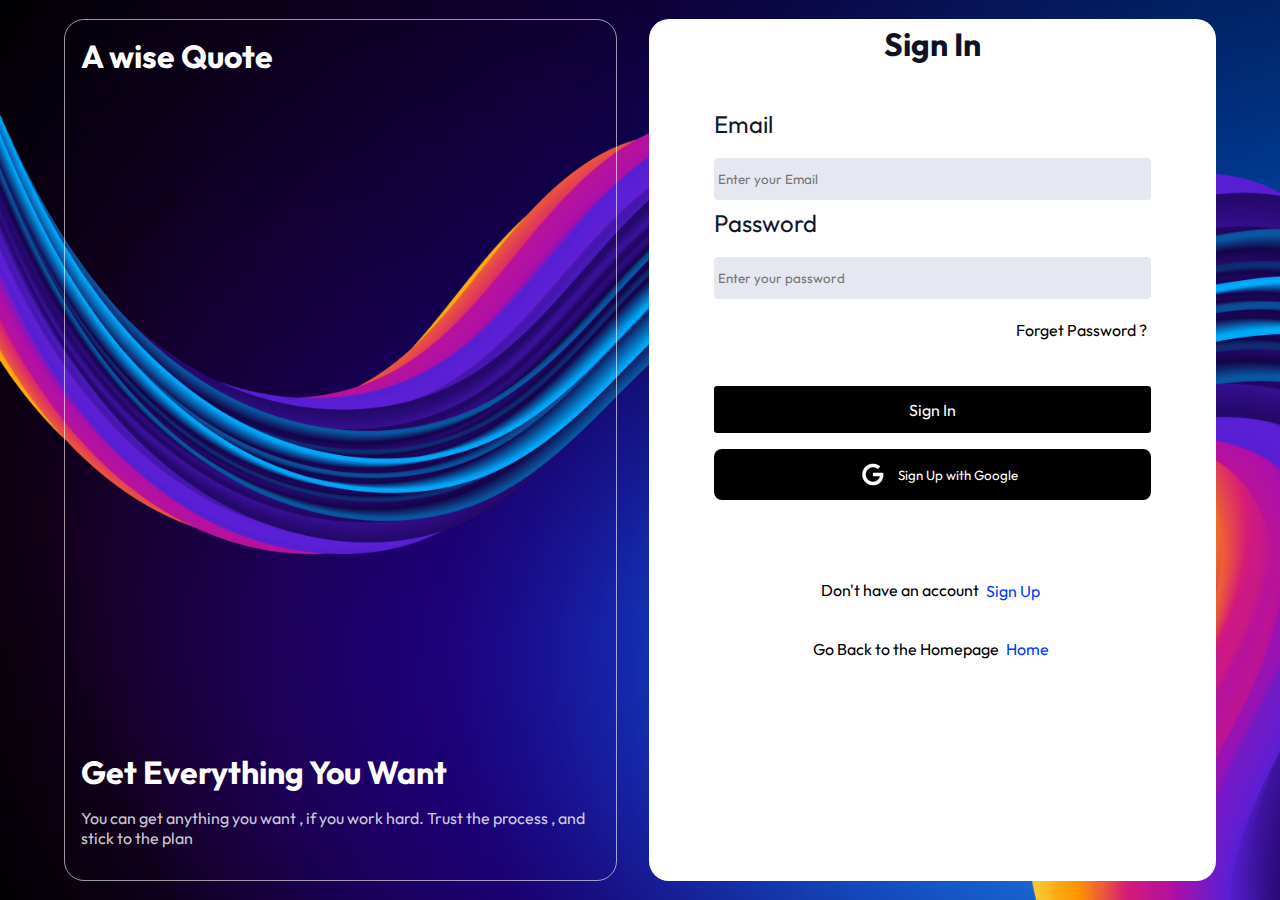
==== UI/pages/adminLogin.html @ d39dc68e "upload files to github" ====
<!DOCTYPE html>
<html lang="en">
  <head>
    <meta charset="UTF-8" />
    <meta name="viewport" content="width=device-width, initial-scale=1.0" />
    <title>Register Page | Portfolio Webstite</title>
    <link rel="stylesheet" href="../css/sections/register.css" />
    <link rel="stylesheet" href="../css/sections/login.css" />
    <link rel="preconnect" href="https://fonts.googleapis.com" />
    <link rel="preconnect" href="https://fonts.gstatic.com" crossorigin />
    <link
      href="https://fonts.googleapis.com/css2?family=Outfit:wght@100..900&display=swap"
      rel="stylesheet"
    />
   

  </head>
  <body>
    <div class="container">
      <div class="container-quote">
        <div class="line">
          <h1>A wise Quote</h1>
          <!-- <img src="../assests/Line 8.png" alt=""> -->
        </div>
        <div>
          <h1>Get Everything You Want</h1>
          <p>
            You can get anything you want , if you work hard. Trust the process
            , and stick to the plan
          </p>
        </div>
      </div>
      <div class="container-register">
        <h1>Sign In</h1>
        <form class="formLogin">
          <div class="inputs">
            <label for="email">Email</label>
            <input
              type="text"
              name="email"
              id="email"
              placeholder="Enter your Email"
            />
          </div>
         
          <div class="inputs">
            <label for="password">Password</label>
            <input
              type="password"
              name="password"
              id="password"
              placeholder="Enter your password"
            />
          </div>
          <a class="pass" href="./forgot.html" class="button">Forget Password ?</a>
          <div class="message"></div>
          <div class="btns">
             <a href="" class="button">Sign In</a>
            <button>
              <img src="../assests/Google.png" alt="" />
              Sign Up with Google
            </button>
          </div>
        </form>
        
        <p>Don't have an account <a class="reg" href="./Register.html"><span>Sign Up</span></a></p>
        <p>Go Back to the Homepage <a class="reg" href="../../index.html"><span>Home</span></a></p>
      </div>
    </div>
    <script type="module" src="../JS/adminLogin.js"></script>
<!-- <script src="https://cdn.jsdelivr.net/npm/jwt-decode@3.0.0/dist/jwt-decode.min.js"></script> -->


  </body>
</html>
---- UI/css/sections/register.css ----
* {
    margin: 0;
    padding: 0;
    box-sizing: border-box;
    font-family: "outfit"
}
.container {
    background-image: url('../../assests/gradient.jpg');
    background-repeat: no-repeat;
    background-size:cover;
    min-height: 100vh;
    padding: 1.2rem 5vw;
    display: flex;
    gap: 2rem;
}

.container-quote {
    width: 50vw;
    border-radius: 1.25rem;
    border: 1px solid rgb(255,255,255,.6);
    display: flex;
    flex-direction: column;
    justify-content:space-between;
    padding: 1rem
}

.container-quote h1 {
color: white;
font-family: "outfit"
}
.container-quote p {
color: rgb(255,255,255,.8);
padding: 1rem 0;
font-family: "outfit"
}
.container-register{
    background-color: #FFFFFF;
    width: 50vw;
    border-radius: 1.25rem;
    border: 1px solid rgb(255,255,255,.6);
    padding: .25rem 4rem;
}
.container-register h1 {
    color: #0E1227;
    text-align: center;
    padding: .5rem 0
    font-family: "outfit";
}
.container-register form{
    display: flex;
    flex-direction: column;
    gap:.5rem
}
.container-register .inputs{
display: flex;
flex-direction: column;
gap:1.2rem
}
.inputs label {
    font-size: 24px;
    color: #12172A;
    font-family: "outfit"
}
.inputs  input{
    border-radius: .25rem;
    padding: .8rem .25rem;
    border: none;
    outline: none;
    background-color: rgb(212,216,232,.6)
}
.inputs input::placeholder {
    font-family: "outfit"
}
.btns {
    display: flex;
    flex-direction: column;
    gap:1rem;
    padding: 1rem 0;
}.btns button {
    display: flex;
    align-items:center;
    justify-content:center;
border: none;
background-color: #000000;
color: white;
border-radius: .5rem;
    padding: .75rem 0;
}
.btns button:hover, .button:hover {
    cursor: pointer;
    transition: all .2s ease;
    background-color: #033AFF;
}
.container-register p {
    text-align: center;
    font-family: "outfit";
    padding: 1.2rem 0;
}

a {
    background-color: #000000;
    border: none;
    border-radius: .2rem;
    padding: .85rem .25rem;
    text-align: center;
    color: white;
    list-style:none;
    text-decoration: none
}

.reg {
background: none;
    color: #033AFF;
}
@media only screen and (max-width: 768px) {
    .container {
        padding: 1.2rem 6vw;
        min-height: 100vh;
    }
    .container-quote {
        display: none
    }
    .container-register{
    background-color: #FFFFFF;
    width: 100vw;
    border-radius: 1.25rem;
    border: 1px solid rgb(255,255,255,.6);
    padding: .25rem 4rem;
}
}
@media only screen and (max-width: 468px) {
    .container {
        padding: 1.2rem 3vw;
        min-height: 100vh;
    }
    .container-quote {
        display: none
    }
    .container-register{
     min-height: 100%;
    background-color: #FFFFFF;
    width: 100vw;
    border-radius: 1.25rem;
    border: 1px solid rgb(255,255,255,.6);
    padding: .25rem 2.5rem;
}
}
---- UI/css/sections/login.css ----
.forgot {
    background: none;
    border: none;
    padding: .5rem 0;
    text-align: right
}
.pass:hover{
    color: #033AFF;
}
form {
    margin: 5vh 0;
}

a {
    background-color: #000000;
    border: none;
    border-radius: .2rem;
    padding: .85rem .25rem;
    text-align: center;
    color: white;
    list-style:none;
    text-decoration: none
}
.pass {
   background: none;
    border: none;
    /* padding: .85rem .25rem;  */
    color: black;
    text-align: right;
}
.reg {
background: none;
    color: #033AFF;
}
.button:hover {
    transition: all .2s ease;
    background-color: #033AFF;
}
.btns button:hover {
    cursor: pointer;
    transition: all .2s ease;
    background-color: #033AFF;
}
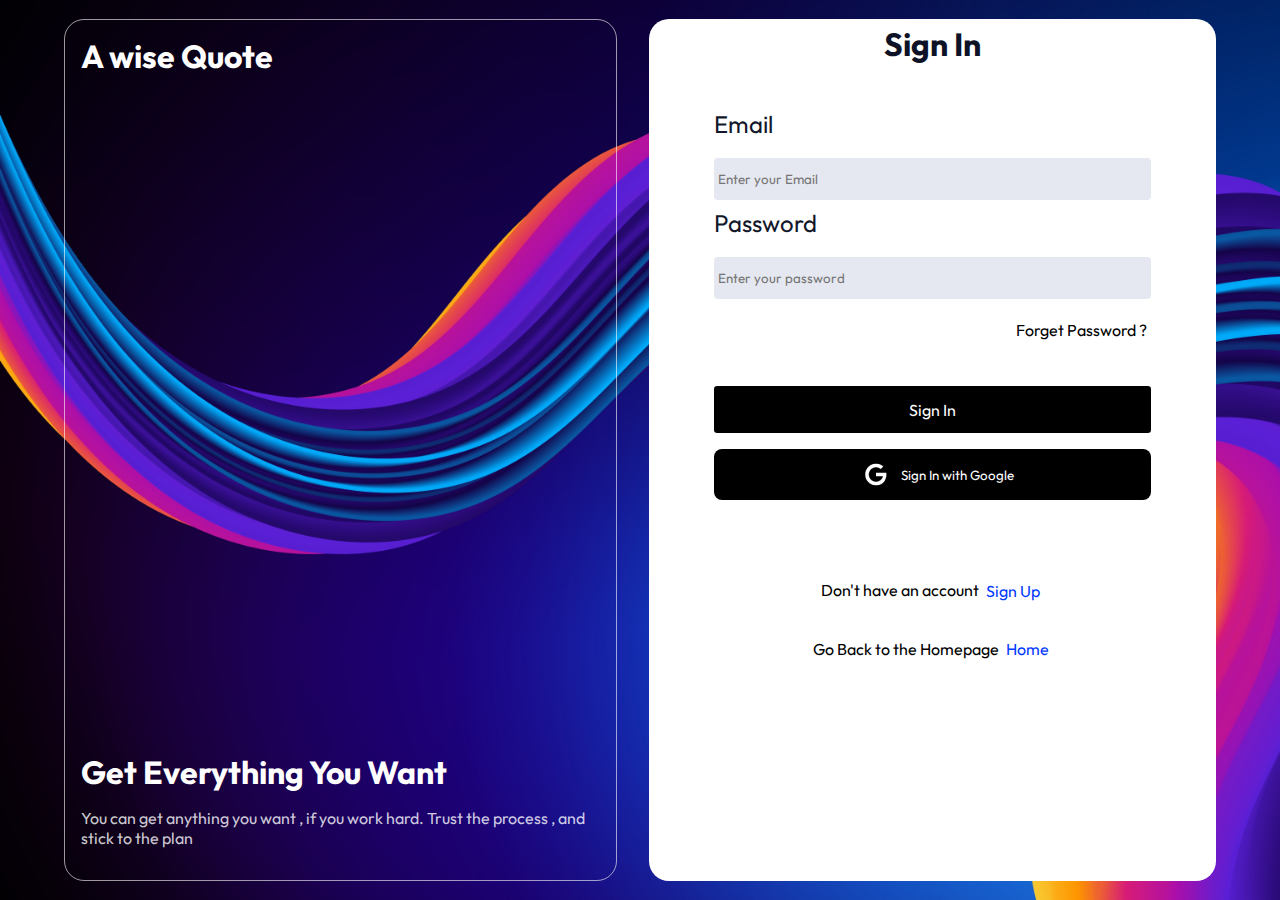
==== commit 3c7d7730: "implement google authentication" ====
--- a/UI/pages/adminLogin.html
+++ b/UI/pages/adminLogin.html
@@ -56,9 +56,9 @@
           <div class="message"></div>
           <div class="btns">
              <a href="" class="button">Sign In</a>
-            <button>
+            <button class="registerGoogle">
               <img src="../assests/Google.png" alt="" />
-              Sign Up with Google
+              Sign In with Google
             </button>
           </div>
         </form>
